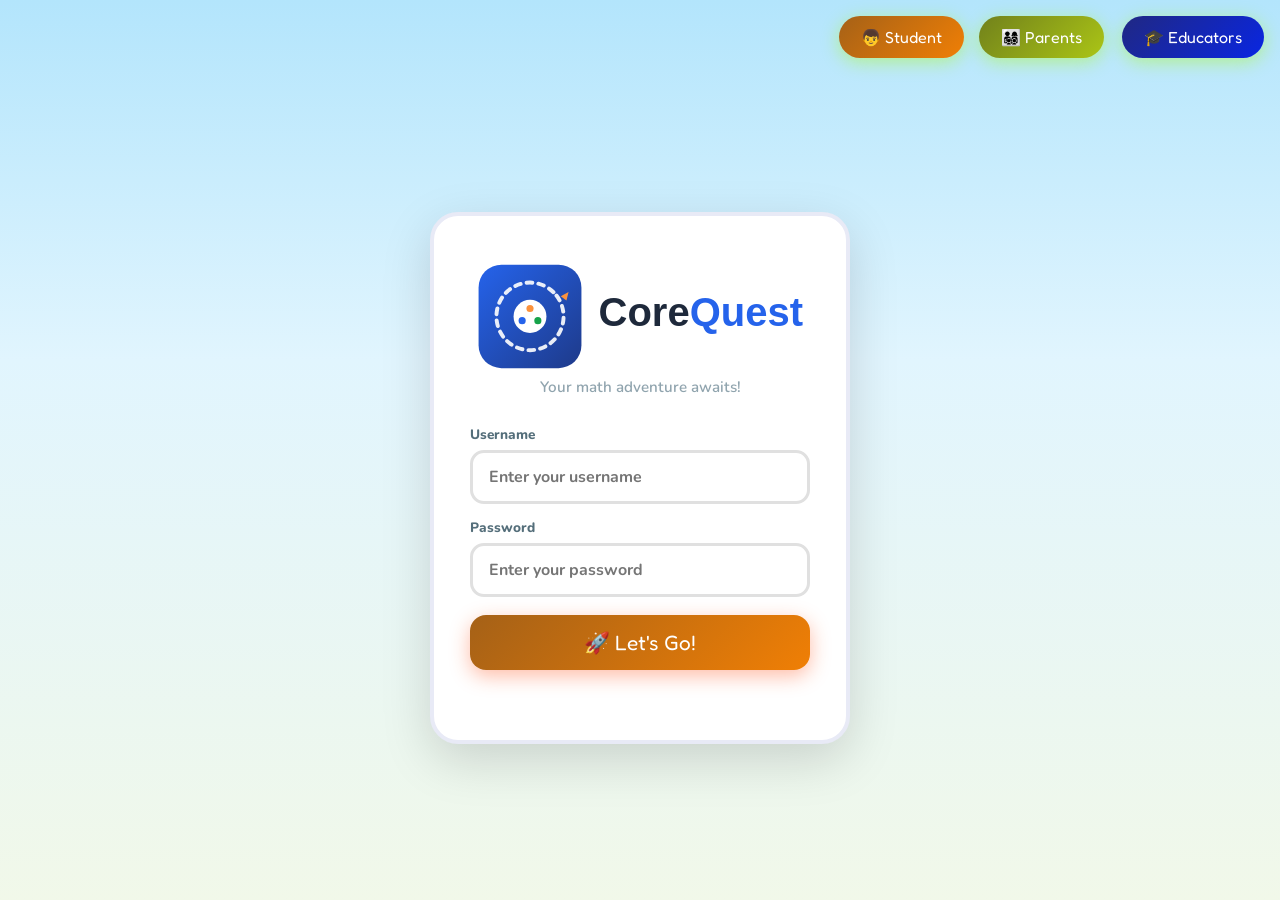
==== arcade.html @ 5c001da5 "feat: add Arcade section with XP integration and gameplay mechanics" ====
<!DOCTYPE html>
<html lang="en">
<head>
<meta charset="UTF-8">
<meta name="viewport" content="width=device-width, initial-scale=1.0">
<title>Star Fuel Arcade</title>
<link rel="preconnect" href="https://fonts.googleapis.com">
<link href="https://fonts.googleapis.com/css2?family=Orbitron:wght@500;700;900&family=Space+Grotesk:wght@400;500;700&display=swap" rel="stylesheet">
<style>
  :root{
    --bg-deep: #0A0E27;
    --bg-panel: #131933;
    --bg-panel-2: #1C2444;
    --nebula: #8B5CF6;
    --magenta: #EC4899;
    --fuel: #FBBF24;
    --fuel-dim: #92650f;
    --text: #E2E8F0;
    --muted: #64748B;
    --danger: #F87171;
  }
  *{box-sizing:border-box;}
  html,body{
    margin:0; padding:0; height:100%;
    background:var(--bg-deep);
    color:var(--text);
    font-family:'Space Grotesk', sans-serif;
    overflow:hidden;
  }
  .stars, .stars2, .stars3{
    position:fixed; inset:0; z-index:0; pointer-events:none;
    background-repeat:repeat;
  }
  .stars{
    background-image: radial-gradient(1px 1px at 20px 30px, #fff, transparent),
                       radial-gradient(1px 1px at 90px 80px, #fff, transparent),
                       radial-gradient(1px 1px at 160px 40px, #fff, transparent),
                       radial-gradient(1px 1px at 220px 110px, #fff, transparent);
    background-size: 240px 160px;
    opacity:0.5;
    animation: drift 60s linear infinite;
  }
  .stars2{
    background-image: radial-gradient(1.5px 1.5px at 50px 60px, var(--fuel), transparent),
                       radial-gradient(1.5px 1.5px at 140px 20px, var(--nebula), transparent),
                       radial-gradient(1.5px 1.5px at 200px 140px, var(--magenta), transparent);
    background-size: 260px 200px;
    opacity:0.35;
    animation: drift 90s linear infinite reverse;
  }
  @keyframes drift{
    from{ background-position: 0 0; }
    to{ background-position: -1000px 500px; }
  }

  #app{
    position:relative; z-index:1;
    height:100%;
    display:flex; align-items:center; justify-content:center;
    padding:20px;
  }

  .panel{
    background: linear-gradient(180deg, var(--bg-panel), var(--bg-panel-2));
    border:1px solid rgba(139,92,246,0.35);
    border-radius:18px;
    box-shadow: 0 0 0 1px rgba(255,255,255,0.02), 0 20px 60px rgba(0,0,0,0.5), 0 0 40px rgba(139,92,246,0.08);
    padding:36px 40px;
    max-width:480px;
    width:100%;
    text-align:center;
  }

  h1.brand{
    font-family:'Orbitron', sans-serif;
    font-weight:900;
    font-size:1.6rem;
    letter-spacing:0.08em;
    margin:0 0 4px 0;
    background: linear-gradient(90deg, var(--fuel), var(--magenta));
    -webkit-background-clip:text;
    background-clip:text;
    color:transparent;
  }
  .tagline{ color:var(--muted); font-size:0.85rem; margin-bottom:28px; letter-spacing:0.03em; }

  .gauge-wrap{ display:flex; flex-direction:column; align-items:center; gap:10px; margin-bottom:22px; }
  .gauge{
    position:relative; width:150px; height:150px;
  }
  .gauge svg{ transform: rotate(-90deg); width:100%; height:100%; }
  .gauge-track{ stroke: rgba(255,255,255,0.08); }
  .gauge-fill{ stroke: var(--fuel); stroke-linecap:round; transition: stroke-dashoffset 0.4s ease; filter: drop-shadow(0 0 6px var(--fuel)); }
  .gauge-center{
    position:absolute; inset:0; display:flex; flex-direction:column; align-items:center; justify-content:center;
  }
  .gauge-xp{ font-family:'Orbitron', sans-serif; font-size:1.5rem; font-weight:700; color:var(--fuel); }
  .gauge-label{ font-size:0.65rem; color:var(--muted); letter-spacing:0.1em; text-transform:uppercase; margin-top:2px; }

  .rate-note{ font-size:0.78rem; color:var(--muted); margin-bottom:22px; line-height:1.5; }
  .rate-note b{ color:var(--text); }

  button.primary{
    font-family:'Space Grotesk', sans-serif;
    font-weight:700;
    font-size:1rem;
    padding:14px 28px;
    border-radius:12px;
    border:none;
    cursor:pointer;
    background: linear-gradient(90deg, var(--nebula), var(--magenta));
    color:white;
    width:100%;
    letter-spacing:0.02em;
    transition: transform 0.15s ease, box-shadow 0.15s ease;
    box-shadow: 0 8px 24px rgba(236,72,153,0.25);
  }
  button.primary:hover{ transform: translateY(-1px); box-shadow: 0 10px 28px rgba(236,72,153,0.35); }
  button.primary:disabled{
    background: var(--bg-panel-2);
    color:var(--muted);
    cursor:not-allowed;
    box-shadow:none;
    transform:none;
  }
  button.secondary{
    font-family:'Space Grotesk', sans-serif;
    font-size:0.85rem;
    padding:10px 18px;
    border-radius:10px;
    border:1px solid rgba(255,255,255,0.15);
    background:transparent;
    color:var(--muted);
    cursor:pointer;
    margin-top:12px;
  }
  button.secondary:hover{ color:var(--text); border-color:rgba(255,255,255,0.3); }

  .locked-msg{
    background: rgba(248,113,113,0.1);
    border:1px solid rgba(248,113,113,0.3);
    color:#FCA5A5;
    font-size:0.82rem;
    padding:10px 14px;
    border-radius:10px;
    margin-bottom:18px;
  }

  /* ---- Game screen ---- */
  #gameScreen{ display:none; }
  .hud{
    display:flex; justify-content:space-between; align-items:center;
    width:100%; max-width:640px; margin: 0 auto 10px auto;
    font-family:'Orbitron', sans-serif; font-size:0.85rem;
    padding:0 4px;
  }
  .hud .fuel-bar-wrap{
    flex:1; margin:0 16px; height:10px; border-radius:6px; background:rgba(255,255,255,0.08); overflow:hidden;
  }
  .hud .fuel-bar{
    height:100%; background: linear-gradient(90deg, var(--fuel), var(--magenta));
    width:100%; transition: width 0.2s linear;
  }
  #canvasWrap{
    position:relative; width:100%; max-width:640px; margin:0 auto;
    border-radius:16px; overflow:hidden; border:1px solid rgba(139,92,246,0.35);
    box-shadow: 0 20px 60px rgba(0,0,0,0.5);
  }
  canvas{ display:block; width:100%; background: radial-gradient(ellipse at 50% 0%, #16204a, #05070f 80%); touch-action:none; }

  .touch-controls{
    display:flex; justify-content:space-between; max-width:640px; margin:14px auto 0 auto; gap:12px;
  }
  .touch-btn{
    flex:1; padding:16px; text-align:center; font-family:'Orbitron'; font-size:1.2rem;
    background: var(--bg-panel-2); border:1px solid rgba(255,255,255,0.1); border-radius:12px;
    color:var(--text); user-select:none; -webkit-user-select:none;
  }
  .touch-btn:active{ background: var(--nebula); }

  #endScreen{
    display:none;
  }
  #endScreen .score-big{
    font-family:'Orbitron', sans-serif; font-size:2.4rem; font-weight:900; color:var(--fuel);
    margin: 10px 0;
  }

  @media (min-width: 700px){
    .touch-controls{ display:none; }
  }
</style>
</head>
<body>

<div class="stars"></div>
<div class="stars2"></div>

<div id="app">

  <!-- GATE SCREEN -->
  <div class="panel" id="gateScreen">
    <a href="math.html" style="display:inline-block; color:var(--muted); font-size:0.8rem; text-decoration:none; margin-bottom:14px;">← Back to CoreQuest</a>
    <h1 class="brand">STAR FUEL ARCADE</h1>
    <div class="tagline">Trade XP for flight time. Dodge asteroids, collect stardust.</div>

    <div class="gauge-wrap">
      <div class="gauge">
        <svg viewBox="0 0 150 150">
          <circle class="gauge-track" cx="75" cy="75" r="64" fill="none" stroke-width="10"/>
          <circle class="gauge-fill" id="gateGaugeFill" cx="75" cy="75" r="64" fill="none" stroke-width="10"
                  stroke-dasharray="402" stroke-dashoffset="402"/>
        </svg>
        <div class="gauge-center">
          <div class="gauge-xp" id="gateXpValue">0</div>
          <div class="gauge-label">XP available</div>
        </div>
      </div>
    </div>

    <div id="lockedMsg" class="locked-msg" style="display:none;">
      You need at least 1000 XP to launch. Keep solving problems to refuel!
    </div>

    <div class="rate-note">Rate: <b>1000 XP = 5 minutes</b> of flight time.<br>Your full balance converts to playtime and is spent when you launch.</div>

    <button class="primary" id="launchBtn">Launch (— min —s)</button>
  </div>

  <!-- GAME SCREEN -->
  <div id="gameScreen" style="width:100%; max-width:640px;">
    <div class="hud">
      <span id="hudTime">05:00</span>
      <div class="fuel-bar-wrap"><div class="fuel-bar" id="fuelBar"></div></div>
      <span id="hudScore">0 ✦</span>
    </div>
    <div id="canvasWrap">
      <canvas id="gameCanvas" width="640" height="420"></canvas>
    </div>
    <div class="touch-controls">
      <div class="touch-btn" id="btnLeft">◀</div>
      <div class="touch-btn" id="btnRight">▶</div>
    </div>
    <div style="text-align:center;">
      <button class="secondary" id="quitBtn">End session</button>
    </div>
  </div>

  <!-- END SCREEN -->
  <div class="panel" id="endScreen">
    <h1 class="brand" id="endTitle">FUEL EMPTY</h1>
    <div class="tagline">Session complete</div>
    <div class="score-big" id="finalScore">0</div>
    <div class="tagline">stardust collected</div>
    <button class="primary" id="backBtn">Back to base</button>
  </div>

</div>

<script>
/* =========================================================================
   XP INTEGRATION LAYER — wired to MathQuest's real storage
   -------------------------------------------------------------------------
   Reads/writes the same "mq_progress_<username>" blob that math.html /
   english.html / science.html already save to localStorage.

   IMPORTANT: this uses a NEW field, `arcadeXP`, as the spendable wallet —
   NOT `playerXP`. That's deliberate: `playerXP` resets every level-up
   (it's progress toward the next level, capped under playerLevel*100), so
   a Level 1 student could never reach 1000 even after weeks of practice.
   `arcadeXP` accumulates every time addXP() runs and only goes down when
   spent here, so it behaves like a real currency while leaving your
   leveling bar completely untouched.

   This means addXP() in math.html / english.html / science.html needs ONE
   extra line so the wallet actually fills up:

     function addXP(amount){
       const old=playerLevel;
       playerXP+=amount;
       arcadeXP=(arcadeXP||0)+amount;   // <-- add this line
       const needed=playerLevel*100;
       ...
     }

   And add `arcadeXP` to the two spots that build/read the save blob:
     save():  const data={totalStars,playerXP,playerLevel,streak,gamesPlayed,topicGames,engTopicGames,engGamesPlayed,arcadeXP};
     load():  arcadeXP = d.arcadeXP || 0;
   ========================================================================= */

  const currentUser = JSON.parse(sessionStorage.getItem('mq_user'));
  if (!currentUser) {
    location.href = 'index.html'; // same guard math.html/english.html use
  }

  function loadProgress() {
    const raw = localStorage.getItem('mq_progress_' + currentUser.username);
    return raw ? JSON.parse(raw) : {
      totalStars: 0, playerXP: 0, playerLevel: 1, streak: 0, gamesPlayed: 0,
      topicGames: {}, engTopicGames: {}, engGamesPlayed: 0, arcadeXP: 0
    };
  }

  function saveProgress(data) {
    localStorage.setItem('mq_progress_' + currentUser.username, JSON.stringify(data));
  }

  async function getStudentXP() {
    const data = loadProgress();
    return data.arcadeXP || 0;
  }

  async function spendStudentXP(amount) {
    const data = loadProgress();
    data.arcadeXP = Math.max(0, (data.arcadeXP || 0) - amount);
    saveProgress(data); // preserves every other field (stars, level, quests, etc.)
    return data.arcadeXP;
  }

/* ========================= GAME CONFIG ========================= */
  const XP_PER_BLOCK = 0;        // XP cost
  const SECONDS_PER_BLOCK = 300;    // 5 minutes per block
  const SEC_PER_XP = SECONDS_PER_BLOCK / XP_PER_BLOCK; // 0.3 sec per XP point

  const gateScreen = document.getElementById('gateScreen');
  const gameScreen = document.getElementById('gameScreen');
  const endScreen  = document.getElementById('endScreen');

  const gateXpValue = document.getElementById('gateXpValue');
  const gateGaugeFill = document.getElementById('gateGaugeFill');
  const lockedMsg = document.getElementById('lockedMsg');
  const launchBtn = document.getElementById('launchBtn');

  const GAUGE_CIRC = 402; // 2 * PI * r(64)

  function formatMinSec(totalSeconds){
    const m = Math.floor(totalSeconds/60);
    const s = Math.floor(totalSeconds%60);
    return `${m}:${s.toString().padStart(2,'0')}`;
  }

  async function refreshGate(){
    const xp = await getStudentXP();
    gateXpValue.textContent = xp;
    const pct = Math.min(1, xp / (XP_PER_BLOCK * 5)); // gauge maxes visually at 5000xp
    gateGaugeFill.setAttribute('stroke-dashoffset', GAUGE_CIRC * (1 - pct));

    if (xp < XP_PER_BLOCK){
      lockedMsg.style.display = 'block';
      launchBtn.disabled = true;
      launchBtn.textContent = 'Need 1000 XP to launch';
    } else {
      lockedMsg.style.display = 'none';
      launchBtn.disabled = false;
      const seconds = Math.floor(xp * SEC_PER_XP);
      launchBtn.textContent = `Launch (${formatMinSec(seconds)} flight time)`;
    }
  }

  launchBtn.addEventListener('click', async () => {
    const xp = await getStudentXP();
    if (xp < XP_PER_BLOCK) return;
    const playSeconds = Math.floor(xp * SEC_PER_XP);
    await spendStudentXP(xp); // spend the FULL balance up front — this is the "consumed" cost of the session
    startGame(playSeconds);
  });

/* ========================= GAME ========================= */
  const canvas = document.getElementById('gameCanvas');
  const ctx = canvas.getContext('2d');
  const hudTime = document.getElementById('hudTime');
  const hudScore = document.getElementById('hudScore');
  const fuelBar = document.getElementById('fuelBar');
  const quitBtn = document.getElementById('quitBtn');
  const btnLeft = document.getElementById('btnLeft');
  const btnRight = document.getElementById('btnRight');

  let raf = null;
  let totalPlaySeconds = 0;
  let remainingMs = 0;
  let lastTs = 0;
  let score = 0;
  let ship, asteroids, stardust, keys;

  function resetGameState(){
    ship = { x: canvas.width/2, y: canvas.height - 40, w: 34, h: 24, speed: 5, vx: 0 };
    asteroids = [];
    stardust = [];
    keys = { left:false, right:false };
    score = 0;
    lastSpawnA = 0;
    lastSpawnS = 0;
    difficultyTimer = 0;
    fallSpeed = 2.2;
  }

  let lastSpawnA = 0, lastSpawnS = 0, difficultyTimer = 0, fallSpeed = 2.2;

  function startGame(playSeconds){
    totalPlaySeconds = playSeconds;
    remainingMs = playSeconds * 1000;
    resetGameState();
    gateScreen.style.display = 'none';
    endScreen.style.display = 'none';
    gameScreen.style.display = 'block';
    fitCanvas(); // container was hidden (width 0) until now, so size it after it's visible
    lastTs = performance.now();
    raf = requestAnimationFrame(loop);
  }

  function endGame(reason){
    cancelAnimationFrame(raf);
    gameScreen.style.display = 'none';
    endScreen.style.display = 'block';
    document.getElementById('endTitle').textContent = reason === 'empty' ? 'FUEL EMPTY' : 'SESSION ENDED';
    document.getElementById('finalScore').textContent = score;
  }

  function loop(ts){
    const dt = ts - lastTs;
    lastTs = ts;
    remainingMs -= dt;
    difficultyTimer += dt;

    if (remainingMs <= 0){
      endGame('empty');
      return;
    }

    update(dt);
    draw();

    hudTime.textContent = formatMinSec(remainingMs/1000);
    hudScore.textContent = score + ' ✦';
    fuelBar.style.width = Math.max(0, (remainingMs / (totalPlaySeconds*1000)) * 100) + '%';

    raf = requestAnimationFrame(loop);
  }

  function update(dt){
    // difficulty ramps slowly over the session
    fallSpeed = 2.2 + Math.min(3, difficultyTimer / 15000);

    // ship movement
    if (keys.left) ship.vx = -ship.speed;
    else if (keys.right) ship.vx = ship.speed;
    else ship.vx = 0;
    ship.x += ship.vx * (dt/16.6);
    ship.x = Math.max(ship.w/2, Math.min(canvas.width - ship.w/2, ship.x));

    // spawn asteroids
    lastSpawnA += dt;
    if (lastSpawnA > 750){
      lastSpawnA = 0;
      asteroids.push({ x: Math.random()*canvas.width, y:-20, r: 14 + Math.random()*14, spin: Math.random()*0.1 });
    }
    // spawn stardust
    lastSpawnS += dt;
    if (lastSpawnS > 1100){
      lastSpawnS = 0;
      stardust.push({ x: Math.random()*canvas.width, y:-10, r:6 });
    }

    // move + collide asteroids
    for (let i = asteroids.length-1; i>=0; i--){
      const a = asteroids[i];
      a.y += fallSpeed * (dt/16.6);
      if (a.y > canvas.height + 30) { asteroids.splice(i,1); continue; }
      if (dist(a.x,a.y, ship.x, ship.y) < a.r + 14){
        asteroids.splice(i,1);
        score = Math.max(0, score - 5);
        flash = 8;
      }
    }
    // move + collide stardust
    for (let i = stardust.length-1; i>=0; i--){
      const s = stardust[i];
      s.y += (fallSpeed*0.9) * (dt/16.6);
      if (s.y > canvas.height + 20) { stardust.splice(i,1); continue; }
      if (dist(s.x,s.y, ship.x, ship.y) < s.r + 14){
        stardust.splice(i,1);
        score += 10;
      }
    }
    if (flash > 0) flash -= 1;
  }

  let flash = 0;
  function dist(x1,y1,x2,y2){ return Math.hypot(x1-x2, y1-y2); }

  function draw(){
    ctx.clearRect(0,0,canvas.width, canvas.height);

    if (flash > 0){
      ctx.fillStyle = `rgba(248,113,113,${flash/24})`;
      ctx.fillRect(0,0,canvas.width, canvas.height);
    }

    // stardust
    ctx.fillStyle = '#FBBF24';
    stardust.forEach(s => {
      ctx.beginPath();
      ctx.arc(s.x, s.y, s.r, 0, Math.PI*2);
      ctx.shadowColor = '#FBBF24';
      ctx.shadowBlur = 10;
      ctx.fill();
    });
    ctx.shadowBlur = 0;

    // asteroids
    ctx.fillStyle = '#5B4636';
    ctx.strokeStyle = '#8B5CF6';
    asteroids.forEach(a => {
      ctx.beginPath();
      ctx.arc(a.x, a.y, a.r, 0, Math.PI*2);
      ctx.fill();
      ctx.lineWidth = 1.5;
      ctx.stroke();
    });

    // ship
    ctx.save();
    ctx.translate(ship.x, ship.y);
    ctx.fillStyle = '#EC4899';
    ctx.beginPath();
    ctx.moveTo(0, -ship.h/2);
    ctx.lineTo(ship.w/2, ship.h/2);
    ctx.lineTo(-ship.w/2, ship.h/2);
    ctx.closePath();
    ctx.shadowColor = '#EC4899';
    ctx.shadowBlur = 12;
    ctx.fill();
    ctx.restore();
    ctx.shadowBlur = 0;
  }

  // controls
  window.addEventListener('keydown', e => {
    if (e.key === 'ArrowLeft' || e.key === 'a') keys.left = true;
    if (e.key === 'ArrowRight' || e.key === 'd') keys.right = true;
  });
  window.addEventListener('keyup', e => {
    if (e.key === 'ArrowLeft' || e.key === 'a') keys.left = false;
    if (e.key === 'ArrowRight' || e.key === 'd') keys.right = false;
  });
  function bindTouch(el, dir){
    const set = v => e => { e.preventDefault(); keys[dir] = v; };
    el.addEventListener('touchstart', set(true));
    el.addEventListener('touchend', set(false));
    el.addEventListener('mousedown', set(true));
    el.addEventListener('mouseup', set(false));
    el.addEventListener('mouseleave', set(false));
  }
  bindTouch(btnLeft, 'left');
  bindTouch(btnRight, 'right');

  quitBtn.addEventListener('click', () => endGame('quit'));
  document.getElementById('backBtn').addEventListener('click', async () => {
    endScreen.style.display = 'none';
    gateScreen.style.display = 'block';
    await refreshGate();
  });

  // responsive canvas
  function fitCanvas(){
    const wrap = document.getElementById('canvasWrap');
    const w = wrap.clientWidth;
    canvas.style.height = (w * (420/640)) + 'px';
  }
  window.addEventListener('resize', fitCanvas);
  fitCanvas();

  refreshGate();
</script>

</body>
</html>
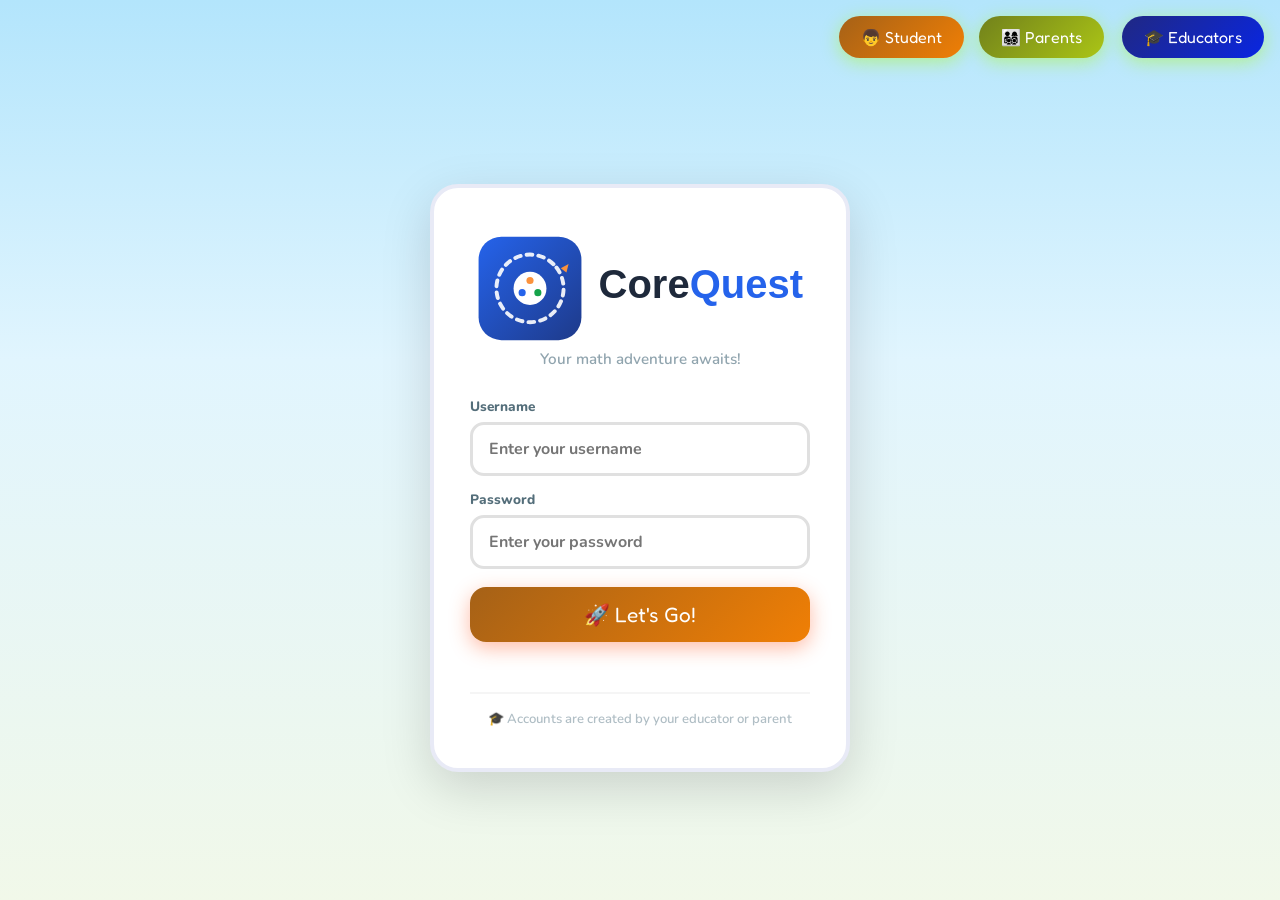
==== commit 906fad8b: "feat: add game picker and multiple game options to Arcade section" ====
--- a/arcade.html
+++ b/arcade.html
@@ -21,11 +21,10 @@
   }
   *{box-sizing:border-box;}
   html,body{
-    margin:0; padding:0; height:100%;
+    margin:0; padding:0; min-height:100%;
     background:var(--bg-deep);
     color:var(--text);
     font-family:'Space Grotesk', sans-serif;
-    overflow:hidden;
   }
   .stars, .stars2, .stars3{
     position:fixed; inset:0; z-index:0; pointer-events:none;
@@ -55,7 +54,7 @@
 
   #app{
     position:relative; z-index:1;
-    height:100%;
+    min-height:100vh;
     display:flex; align-items:center; justify-content:center;
     padding:20px;
   }
@@ -70,6 +69,7 @@
     width:100%;
     text-align:center;
   }
+  .panel.wide{ max-width:720px; }
 
   h1.brand{
     font-family:'Orbitron', sans-serif;
@@ -146,6 +146,38 @@
     margin-bottom:18px;
   }
 
+  /* ---- Game picker ---- */
+  #pickerScreen{ display:none; }
+  .game-grid{
+    display:grid;
+    grid-template-columns: repeat(auto-fit, minmax(150px, 1fr));
+    gap:14px;
+    margin: 20px 0 8px 0;
+  }
+  .game-card{
+    background: var(--bg-panel-2);
+    border:2px solid rgba(255,255,255,0.08);
+    border-radius:14px;
+    padding:18px 14px;
+    cursor:pointer;
+    transition: all 0.18s ease;
+    text-align:center;
+  }
+  .game-card:hover{
+    transform: translateY(-3px);
+    border-color: var(--nebula);
+    box-shadow: 0 10px 24px rgba(139,92,246,0.25);
+  }
+  .game-card.selected{
+    border-color: var(--fuel);
+    box-shadow: 0 0 0 2px rgba(251,191,36,0.3), 0 10px 24px rgba(251,191,36,0.2);
+  }
+  .game-card .icon{ font-size:2.2rem; display:block; margin-bottom:8px; }
+  .game-card .gname{ font-family:'Orbitron', sans-serif; font-size:0.85rem; font-weight:700; color:var(--text); margin-bottom:4px; }
+  .game-card .gdesc{ font-size:0.7rem; color:var(--muted); line-height:1.4; }
+  .back-link{ display:inline-block; color:var(--muted); font-size:0.8rem; text-decoration:none; margin-bottom:14px; cursor:pointer; }
+  .back-link:hover{ color:var(--text); }
+
   /* ---- Game screen ---- */
   #gameScreen{ display:none; }
   .hud{
@@ -187,7 +219,7 @@
   }
 
   @media (min-width: 700px){
-    .touch-controls{ display:none; }
+    .touch-controls.hide-desktop{ display:none; }
   }
 </style>
 </head>
@@ -202,7 +234,7 @@
   <div class="panel" id="gateScreen">
     <a href="math.html" style="display:inline-block; color:var(--muted); font-size:0.8rem; text-decoration:none; margin-bottom:14px;">← Back to CoreQuest</a>
     <h1 class="brand">STAR FUEL ARCADE</h1>
-    <div class="tagline">Trade XP for flight time. Dodge asteroids, collect stardust.</div>
+    <div class="tagline">Trade XP for flight time. Pick a game, dodge, catch, and collect.</div>
 
     <div class="gauge-wrap">
       <div class="gauge">
@@ -224,7 +256,16 @@
 
     <div class="rate-note">Rate: <b>1000 XP = 5 minutes</b> of flight time.<br>Your full balance converts to playtime and is spent when you launch.</div>
 
-    <button class="primary" id="launchBtn">Launch (— min —s)</button>
+    <button class="primary" id="launchBtn">Choose a game (— min —s)</button>
+  </div>
+
+  <!-- GAME PICKER SCREEN -->
+  <div class="panel wide" id="pickerScreen">
+    <span class="back-link" id="pickerBackLink">← Back</span>
+    <h1 class="brand">CHOOSE YOUR GAME</h1>
+    <div class="tagline">You've got <b id="pickerSeconds" style="color:var(--fuel)">0:00</b> of flight time queued up</div>
+    <div class="game-grid" id="gameGrid"></div>
+    <button class="primary" id="confirmLaunchBtn" style="margin-top:18px;" disabled>Pick a game first</button>
   </div>
 
   <!-- GAME SCREEN -->
@@ -237,7 +278,7 @@
     <div id="canvasWrap">
       <canvas id="gameCanvas" width="640" height="420"></canvas>
     </div>
-    <div class="touch-controls">
+    <div class="touch-controls hide-desktop" id="touchControls">
       <div class="touch-btn" id="btnLeft">◀</div>
       <div class="touch-btn" id="btnRight">▶</div>
     </div>
@@ -252,7 +293,8 @@
     <div class="tagline">Session complete</div>
     <div class="score-big" id="finalScore">0</div>
     <div class="tagline">stardust collected</div>
-    <button class="primary" id="backBtn">Back to base</button>
+    <button class="primary" id="playAgainBtn" style="margin-bottom:10px;">Pick another game</button>
+    <button class="secondary" id="backBtn">Back to base</button>
   </div>
 
 </div>
@@ -317,12 +359,13 @@
     return data.arcadeXP;
   }
 
-/* ========================= GAME CONFIG ========================= */
-  const XP_PER_BLOCK = 0;        // XP cost
-  const SECONDS_PER_BLOCK = 300;    // 5 minutes per block
+/* ========================= GATE CONFIG ========================= */
+  const XP_PER_BLOCK = 1000;        // XP threshold to unlock launch
+  const SECONDS_PER_BLOCK = 300;    // 5 minutes per 1000 XP
   const SEC_PER_XP = SECONDS_PER_BLOCK / XP_PER_BLOCK; // 0.3 sec per XP point
 
   const gateScreen = document.getElementById('gateScreen');
+  const pickerScreen = document.getElementById('pickerScreen');
   const gameScreen = document.getElementById('gameScreen');
   const endScreen  = document.getElementById('endScreen');
 
@@ -338,6 +381,8 @@
     const s = Math.floor(totalSeconds%60);
     return `${m}:${s.toString().padStart(2,'0')}`;
   }
+
+  let queuedPlaySeconds = 0;
 
   async function refreshGate(){
     const xp = await getStudentXP();
@@ -353,19 +398,76 @@
       lockedMsg.style.display = 'none';
       launchBtn.disabled = false;
       const seconds = Math.floor(xp * SEC_PER_XP);
-      launchBtn.textContent = `Launch (${formatMinSec(seconds)} flight time)`;
+      launchBtn.textContent = `Choose a game (${formatMinSec(seconds)} flight time)`;
     }
   }
 
   launchBtn.addEventListener('click', async () => {
     const xp = await getStudentXP();
     if (xp < XP_PER_BLOCK) return;
-    const playSeconds = Math.floor(xp * SEC_PER_XP);
+    queuedPlaySeconds = Math.floor(xp * SEC_PER_XP);
+    openPicker();
+  });
+
+/* ========================= GAME PICKER ========================= */
+  const GAMES = [
+    { id:'dodge',  icon:'🚀', name:'Asteroid Dodge',  desc:'Weave past asteroids, scoop up stardust.' },
+    { id:'catch',  icon:'⭐', name:'Star Catcher',    desc:'Slide the collector to grab falling stars.' },
+    { id:'slalom', icon:'☄️', name:'Comet Slalom',    desc:'Thread the gaps between racing comets.' },
+    { id:'runner', icon:'🌌', name:'Nebula Runner',   desc:'Jump over hazards in an endless runner.' },
+  ];
+
+  let selectedGame = null;
+  const gameGrid = document.getElementById('gameGrid');
+  const confirmLaunchBtn = document.getElementById('confirmLaunchBtn');
+  const pickerSeconds = document.getElementById('pickerSeconds');
+
+  function renderGameGrid(){
+    gameGrid.innerHTML = '';
+    GAMES.forEach(g => {
+      const card = document.createElement('div');
+      card.className = 'game-card' + (selectedGame === g.id ? ' selected' : '');
+      card.innerHTML = `<span class="icon">${g.icon}</span><div class="gname">${g.name}</div><div class="gdesc">${g.desc}</div>`;
+      card.addEventListener('click', () => {
+        selectedGame = g.id;
+        renderGameGrid();
+        confirmLaunchBtn.disabled = false;
+        confirmLaunchBtn.textContent = `Launch: ${g.name}`;
+      });
+      gameGrid.appendChild(card);
+    });
+  }
+
+  function openPicker(){
+    selectedGame = null;
+    renderGameGrid();
+    confirmLaunchBtn.disabled = true;
+    confirmLaunchBtn.textContent = 'Pick a game first';
+    pickerSeconds.textContent = formatMinSec(queuedPlaySeconds);
+    gateScreen.style.display = 'none';
+    pickerScreen.style.display = 'block';
+  }
+
+  document.getElementById('pickerBackLink').addEventListener('click', () => {
+    pickerScreen.style.display = 'none';
+    gateScreen.style.display = 'block';
+    refreshGate();
+  });
+
+  confirmLaunchBtn.addEventListener('click', async () => {
+    if (!selectedGame) return;
+    const xp = await getStudentXP();
     await spendStudentXP(xp); // spend the FULL balance up front — this is the "consumed" cost of the session
-    startGame(playSeconds);
+    pickerScreen.style.display = 'none';
+    startGame(queuedPlaySeconds, selectedGame);
   });
 
-/* ========================= GAME ========================= */
+  document.getElementById('playAgainBtn').addEventListener('click', () => {
+    endScreen.style.display = 'none';
+    openPicker();
+  });
+
+/* ========================= SHARED GAME SCAFFOLD ========================= */
   const canvas = document.getElementById('gameCanvas');
   const ctx = canvas.getContext('2d');
   const hudTime = document.getElementById('hudTime');
@@ -374,35 +476,37 @@
   const quitBtn = document.getElementById('quitBtn');
   const btnLeft = document.getElementById('btnLeft');
   const btnRight = document.getElementById('btnRight');
+  const touchControls = document.getElementById('touchControls');
 
   let raf = null;
   let totalPlaySeconds = 0;
   let remainingMs = 0;
   let lastTs = 0;
   let score = 0;
-  let ship, asteroids, stardust, keys;
-
-  function resetGameState(){
-    ship = { x: canvas.width/2, y: canvas.height - 40, w: 34, h: 24, speed: 5, vx: 0 };
-    asteroids = [];
-    stardust = [];
-    keys = { left:false, right:false };
-    score = 0;
-    lastSpawnA = 0;
-    lastSpawnS = 0;
-    difficultyTimer = 0;
-    fallSpeed = 2.2;
-  }
-
-  let lastSpawnA = 0, lastSpawnS = 0, difficultyTimer = 0, fallSpeed = 2.2;
-
-  function startGame(playSeconds){
+  let keys = { left:false, right:false, up:false };
+  let currentGameId = 'dodge';
+  let gameUpdate = null; // per-game update(dt) fn
+  let gameDraw = null;   // per-game draw() fn
+  let gameReset = null;  // per-game reset() fn
+
+  function startGame(playSeconds, gameId){
+    currentGameId = gameId;
     totalPlaySeconds = playSeconds;
     remainingMs = playSeconds * 1000;
-    resetGameState();
+    score = 0;
+    keys = { left:false, right:false, up:false };
+
+    const g = GAME_IMPLS[gameId];
+    gameReset = g.reset;
+    gameUpdate = g.update;
+    gameDraw = g.draw;
+    gameReset();
+
     gateScreen.style.display = 'none';
+    pickerScreen.style.display = 'none';
     endScreen.style.display = 'none';
     gameScreen.style.display = 'block';
+    touchControls.style.display = g.usesTouch === false ? 'none' : '';
     fitCanvas(); // container was hidden (width 0) until now, so size it after it's visible
     lastTs = performance.now();
     raf = requestAnimationFrame(loop);
@@ -420,15 +524,15 @@
     const dt = ts - lastTs;
     lastTs = ts;
     remainingMs -= dt;
-    difficultyTimer += dt;
 
     if (remainingMs <= 0){
       endGame('empty');
       return;
     }
 
-    update(dt);
-    draw();
+    gameUpdate(dt);
+    ctx.clearRect(0,0,canvas.width, canvas.height);
+    gameDraw();
 
     hudTime.textContent = formatMinSec(remainingMs/1000);
     hudScore.textContent = score + ' ✦';
@@ -437,111 +541,18 @@
     raf = requestAnimationFrame(loop);
   }
 
-  function update(dt){
-    // difficulty ramps slowly over the session
-    fallSpeed = 2.2 + Math.min(3, difficultyTimer / 15000);
-
-    // ship movement
-    if (keys.left) ship.vx = -ship.speed;
-    else if (keys.right) ship.vx = ship.speed;
-    else ship.vx = 0;
-    ship.x += ship.vx * (dt/16.6);
-    ship.x = Math.max(ship.w/2, Math.min(canvas.width - ship.w/2, ship.x));
-
-    // spawn asteroids
-    lastSpawnA += dt;
-    if (lastSpawnA > 750){
-      lastSpawnA = 0;
-      asteroids.push({ x: Math.random()*canvas.width, y:-20, r: 14 + Math.random()*14, spin: Math.random()*0.1 });
-    }
-    // spawn stardust
-    lastSpawnS += dt;
-    if (lastSpawnS > 1100){
-      lastSpawnS = 0;
-      stardust.push({ x: Math.random()*canvas.width, y:-10, r:6 });
-    }
-
-    // move + collide asteroids
-    for (let i = asteroids.length-1; i>=0; i--){
-      const a = asteroids[i];
-      a.y += fallSpeed * (dt/16.6);
-      if (a.y > canvas.height + 30) { asteroids.splice(i,1); continue; }
-      if (dist(a.x,a.y, ship.x, ship.y) < a.r + 14){
-        asteroids.splice(i,1);
-        score = Math.max(0, score - 5);
-        flash = 8;
-      }
-    }
-    // move + collide stardust
-    for (let i = stardust.length-1; i>=0; i--){
-      const s = stardust[i];
-      s.y += (fallSpeed*0.9) * (dt/16.6);
-      if (s.y > canvas.height + 20) { stardust.splice(i,1); continue; }
-      if (dist(s.x,s.y, ship.x, ship.y) < s.r + 14){
-        stardust.splice(i,1);
-        score += 10;
-      }
-    }
-    if (flash > 0) flash -= 1;
-  }
-
-  let flash = 0;
   function dist(x1,y1,x2,y2){ return Math.hypot(x1-x2, y1-y2); }
-
-  function draw(){
-    ctx.clearRect(0,0,canvas.width, canvas.height);
-
-    if (flash > 0){
-      ctx.fillStyle = `rgba(248,113,113,${flash/24})`;
-      ctx.fillRect(0,0,canvas.width, canvas.height);
-    }
-
-    // stardust
-    ctx.fillStyle = '#FBBF24';
-    stardust.forEach(s => {
-      ctx.beginPath();
-      ctx.arc(s.x, s.y, s.r, 0, Math.PI*2);
-      ctx.shadowColor = '#FBBF24';
-      ctx.shadowBlur = 10;
-      ctx.fill();
-    });
-    ctx.shadowBlur = 0;
-
-    // asteroids
-    ctx.fillStyle = '#5B4636';
-    ctx.strokeStyle = '#8B5CF6';
-    asteroids.forEach(a => {
-      ctx.beginPath();
-      ctx.arc(a.x, a.y, a.r, 0, Math.PI*2);
-      ctx.fill();
-      ctx.lineWidth = 1.5;
-      ctx.stroke();
-    });
-
-    // ship
-    ctx.save();
-    ctx.translate(ship.x, ship.y);
-    ctx.fillStyle = '#EC4899';
-    ctx.beginPath();
-    ctx.moveTo(0, -ship.h/2);
-    ctx.lineTo(ship.w/2, ship.h/2);
-    ctx.lineTo(-ship.w/2, ship.h/2);
-    ctx.closePath();
-    ctx.shadowColor = '#EC4899';
-    ctx.shadowBlur = 12;
-    ctx.fill();
-    ctx.restore();
-    ctx.shadowBlur = 0;
-  }
 
   // controls
   window.addEventListener('keydown', e => {
     if (e.key === 'ArrowLeft' || e.key === 'a') keys.left = true;
     if (e.key === 'ArrowRight' || e.key === 'd') keys.right = true;
+    if (e.key === 'ArrowUp' || e.key === 'w' || e.key === ' ') keys.up = true;
   });
   window.addEventListener('keyup', e => {
     if (e.key === 'ArrowLeft' || e.key === 'a') keys.left = false;
     if (e.key === 'ArrowRight' || e.key === 'd') keys.right = false;
+    if (e.key === 'ArrowUp' || e.key === 'w' || e.key === ' ') keys.up = false;
   });
   function bindTouch(el, dir){
     const set = v => e => { e.preventDefault(); keys[dir] = v; };
@@ -570,6 +581,365 @@
   window.addEventListener('resize', fitCanvas);
   fitCanvas();
 
+/* ========================= GAME 1: ASTEROID DODGE ========================= */
+  let dodgeState = {};
+  const DodgeGame = {
+    usesTouch: true,
+    reset(){
+      dodgeState = {
+        ship: { x: canvas.width/2, y: canvas.height - 40, w: 34, h: 24, speed: 5, vx: 0 },
+        asteroids: [], stardust: [],
+        lastSpawnA: 0, lastSpawnS: 0, difficultyTimer: 0, fallSpeed: 2.2, flash: 0
+      };
+    },
+    update(dt){
+      const st = dodgeState;
+      st.difficultyTimer += dt;
+      st.fallSpeed = 2.2 + Math.min(3, st.difficultyTimer / 15000);
+
+      if (keys.left) st.ship.vx = -st.ship.speed;
+      else if (keys.right) st.ship.vx = st.ship.speed;
+      else st.ship.vx = 0;
+      st.ship.x += st.ship.vx * (dt/16.6);
+      st.ship.x = Math.max(st.ship.w/2, Math.min(canvas.width - st.ship.w/2, st.ship.x));
+
+      st.lastSpawnA += dt;
+      if (st.lastSpawnA > 750){
+        st.lastSpawnA = 0;
+        st.asteroids.push({ x: Math.random()*canvas.width, y:-20, r: 14 + Math.random()*14 });
+      }
+      st.lastSpawnS += dt;
+      if (st.lastSpawnS > 1100){
+        st.lastSpawnS = 0;
+        st.stardust.push({ x: Math.random()*canvas.width, y:-10, r:6 });
+      }
+
+      for (let i = st.asteroids.length-1; i>=0; i--){
+        const a = st.asteroids[i];
+        a.y += st.fallSpeed * (dt/16.6);
+        if (a.y > canvas.height + 30) { st.asteroids.splice(i,1); continue; }
+        if (dist(a.x,a.y, st.ship.x, st.ship.y) < a.r + 14){
+          st.asteroids.splice(i,1);
+          score = Math.max(0, score - 5);
+          st.flash = 8;
+        }
+      }
+      for (let i = st.stardust.length-1; i>=0; i--){
+        const s = st.stardust[i];
+        s.y += (st.fallSpeed*0.9) * (dt/16.6);
+        if (s.y > canvas.height + 20) { st.stardust.splice(i,1); continue; }
+        if (dist(s.x,s.y, st.ship.x, st.ship.y) < s.r + 14){
+          st.stardust.splice(i,1);
+          score += 10;
+        }
+      }
+      if (st.flash > 0) st.flash -= 1;
+    },
+    draw(){
+      const st = dodgeState;
+      if (st.flash > 0){
+        ctx.fillStyle = `rgba(248,113,113,${st.flash/24})`;
+        ctx.fillRect(0,0,canvas.width, canvas.height);
+      }
+      ctx.fillStyle = '#FBBF24';
+      st.stardust.forEach(s => {
+        ctx.beginPath(); ctx.arc(s.x, s.y, s.r, 0, Math.PI*2);
+        ctx.shadowColor = '#FBBF24'; ctx.shadowBlur = 10; ctx.fill();
+      });
+      ctx.shadowBlur = 0;
+      ctx.fillStyle = '#5B4636'; ctx.strokeStyle = '#8B5CF6';
+      st.asteroids.forEach(a => {
+        ctx.beginPath(); ctx.arc(a.x, a.y, a.r, 0, Math.PI*2); ctx.fill();
+        ctx.lineWidth = 1.5; ctx.stroke();
+      });
+      ctx.save();
+      ctx.translate(st.ship.x, st.ship.y);
+      ctx.fillStyle = '#EC4899';
+      ctx.beginPath();
+      ctx.moveTo(0, -st.ship.h/2);
+      ctx.lineTo(st.ship.w/2, st.ship.h/2);
+      ctx.lineTo(-st.ship.w/2, st.ship.h/2);
+      ctx.closePath();
+      ctx.shadowColor = '#EC4899'; ctx.shadowBlur = 12; ctx.fill();
+      ctx.restore(); ctx.shadowBlur = 0;
+    }
+  };
+
+/* ========================= GAME 2: STAR CATCHER ========================= */
+  let catchState = {};
+  const CatchGame = {
+    usesTouch: true,
+    reset(){
+      catchState = {
+        basket: { x: canvas.width/2, w: 70, h: 16, speed: 6, vx: 0 },
+        stars: [], bombs: [],
+        lastSpawnStar: 0, lastSpawnBomb: 0, difficultyTimer: 0, fallSpeed: 2.4, flash: 0
+      };
+    },
+    update(dt){
+      const st = catchState;
+      st.difficultyTimer += dt;
+      st.fallSpeed = 2.4 + Math.min(3.5, st.difficultyTimer / 14000);
+
+      if (keys.left) st.basket.vx = -st.basket.speed;
+      else if (keys.right) st.basket.vx = st.basket.speed;
+      else st.basket.vx = 0;
+      st.basket.x += st.basket.vx * (dt/16.6);
+      st.basket.x = Math.max(st.basket.w/2, Math.min(canvas.width - st.basket.w/2, st.basket.x));
+
+      st.lastSpawnStar += dt;
+      if (st.lastSpawnStar > 650){
+        st.lastSpawnStar = 0;
+        st.stars.push({ x: Math.random()*canvas.width, y:-10, r:9 });
+      }
+      st.lastSpawnBomb += dt;
+      if (st.lastSpawnBomb > 1800){
+        st.lastSpawnBomb = 0;
+        st.bombs.push({ x: Math.random()*canvas.width, y:-14, r:11 });
+      }
+
+      const basketY = canvas.height - 30;
+      for (let i = st.stars.length-1; i>=0; i--){
+        const s = st.stars[i];
+        s.y += st.fallSpeed * (dt/16.6);
+        if (s.y > canvas.height + 20) { st.stars.splice(i,1); continue; }
+        if (Math.abs(s.y - basketY) < 16 && Math.abs(s.x - st.basket.x) < st.basket.w/2 + s.r){
+          st.stars.splice(i,1);
+          score += 8;
+        }
+      }
+      for (let i = st.bombs.length-1; i>=0; i--){
+        const b = st.bombs[i];
+        b.y += st.fallSpeed * (dt/16.6);
+        if (b.y > canvas.height + 20) { st.bombs.splice(i,1); continue; }
+        if (Math.abs(b.y - basketY) < 16 && Math.abs(b.x - st.basket.x) < st.basket.w/2 + b.r){
+          st.bombs.splice(i,1);
+          score = Math.max(0, score - 15);
+          st.flash = 8;
+        }
+      }
+      if (st.flash > 0) st.flash -= 1;
+    },
+    draw(){
+      const st = catchState;
+      if (st.flash > 0){
+        ctx.fillStyle = `rgba(248,113,113,${st.flash/24})`;
+        ctx.fillRect(0,0,canvas.width, canvas.height);
+      }
+      ctx.fillStyle = '#FBBF24';
+      st.stars.forEach(s => {
+        drawStar(s.x, s.y, s.r);
+      });
+      ctx.fillStyle = '#F87171';
+      st.bombs.forEach(b => {
+        ctx.beginPath(); ctx.arc(b.x, b.y, b.r, 0, Math.PI*2);
+        ctx.shadowColor = '#F87171'; ctx.shadowBlur = 10; ctx.fill();
+      });
+      ctx.shadowBlur = 0;
+      const basketY = canvas.height - 30;
+      ctx.fillStyle = '#8B5CF6';
+      ctx.beginPath();
+      ctx.roundRect(st.basket.x - st.basket.w/2, basketY - st.basket.h/2, st.basket.w, st.basket.h, 8);
+      ctx.shadowColor = '#8B5CF6'; ctx.shadowBlur = 12; ctx.fill();
+      ctx.shadowBlur = 0;
+    }
+  };
+  function drawStar(cx, cy, r){
+    ctx.save();
+    ctx.translate(cx, cy);
+    ctx.beginPath();
+    for (let i=0; i<5; i++){
+      ctx.lineTo(Math.cos((18+i*72)*Math.PI/180)*r, -Math.sin((18+i*72)*Math.PI/180)*r);
+      ctx.lineTo(Math.cos((54+i*72)*Math.PI/180)*r*0.45, -Math.sin((54+i*72)*Math.PI/180)*r*0.45);
+    }
+    ctx.closePath();
+    ctx.shadowColor = '#FBBF24'; ctx.shadowBlur = 10;
+    ctx.fill();
+    ctx.restore();
+  }
+
+/* ========================= GAME 3: COMET SLALOM ========================= */
+  let slalomState = {};
+  const SlalomGame = {
+    usesTouch: true,
+    reset(){
+      slalomState = {
+        ship: { x: canvas.width/2, y: canvas.height - 50, w: 30, h: 22, speed: 6, vx: 0 },
+        gates: [], // {y, gapX, gapW}
+        lastSpawnGate: 0, difficultyTimer: 0, fallSpeed: 2.6, flash: 0, distance: 0
+      };
+    },
+    update(dt){
+      const st = slalomState;
+      st.difficultyTimer += dt;
+      st.fallSpeed = 2.6 + Math.min(4, st.difficultyTimer / 13000);
+      st.distance += st.fallSpeed * (dt/16.6);
+
+      if (keys.left) st.ship.vx = -st.ship.speed;
+      else if (keys.right) st.ship.vx = st.ship.speed;
+      else st.ship.vx = 0;
+      st.ship.x += st.ship.vx * (dt/16.6);
+      st.ship.x = Math.max(st.ship.w/2, Math.min(canvas.width - st.ship.w/2, st.ship.x));
+
+      st.lastSpawnGate += dt;
+      const spawnInterval = Math.max(700, 1300 - st.difficultyTimer/40);
+      if (st.lastSpawnGate > spawnInterval){
+        st.lastSpawnGate = 0;
+        const gapW = Math.max(90, 170 - st.difficultyTimer/300);
+        const gapX = gapW/2 + Math.random()*(canvas.width - gapW);
+        st.gates.push({ y:-20, gapX, gapW, scored:false });
+      }
+
+      const shipY = st.ship.y;
+      for (let i = st.gates.length-1; i>=0; i--){
+        const g = st.gates[i];
+        g.y += st.fallSpeed * (dt/16.6);
+        if (g.y > canvas.height + 20) { st.gates.splice(i,1); continue; }
+        if (!g.scored && g.y > shipY - 8 && g.y < shipY + 8){
+          g.scored = true;
+          const inGap = st.ship.x > g.gapX - g.gapW/2 + st.ship.w/2 && st.ship.x < g.gapX + g.gapW/2 - st.ship.w/2;
+          if (inGap){ score += 15; }
+          else { score = Math.max(0, score - 10); st.flash = 8; }
+        }
+      }
+      if (st.flash > 0) st.flash -= 1;
+    },
+    draw(){
+      const st = slalomState;
+      if (st.flash > 0){
+        ctx.fillStyle = `rgba(248,113,113,${st.flash/24})`;
+        ctx.fillRect(0,0,canvas.width, canvas.height);
+      }
+      ctx.fillStyle = '#5B4636';
+      st.gates.forEach(g => {
+        const leftW = g.gapX - g.gapW/2;
+        const rightX = g.gapX + g.gapW/2;
+        const rightW = canvas.width - rightX;
+        ctx.fillRect(0, g.y-9, leftW, 18);
+        ctx.fillRect(rightX, g.y-9, rightW, 18);
+      });
+      ctx.save();
+      ctx.translate(st.ship.x, st.ship.y);
+      ctx.fillStyle = '#EC4899';
+      ctx.beginPath();
+      ctx.moveTo(0, -st.ship.h/2);
+      ctx.lineTo(st.ship.w/2, st.ship.h/2);
+      ctx.lineTo(-st.ship.w/2, st.ship.h/2);
+      ctx.closePath();
+      ctx.shadowColor = '#EC4899'; ctx.shadowBlur = 12; ctx.fill();
+      ctx.restore(); ctx.shadowBlur = 0;
+    }
+  };
+
+/* ========================= GAME 4: NEBULA RUNNER ========================= */
+  let runnerState = {};
+  const RunnerGame = {
+    usesTouch: false, // jump-based, works with tap/space too but no L/R needed
+    reset(){
+      runnerState = {
+        player: { x: 90, y: canvas.height - 60, w: 26, h: 26, vy: 0, onGround: true },
+        obstacles: [], orbs: [],
+        groundY: canvas.height - 34,
+        lastSpawnObs: 0, lastSpawnOrb: 0, difficultyTimer: 0, speed: 4.5, flash: 0
+      };
+    },
+    update(dt){
+      const st = runnerState;
+      st.difficultyTimer += dt;
+      st.speed = 4.5 + Math.min(4, st.difficultyTimer / 12000);
+
+      const gravity = 0.9;
+      if (keys.up && st.player.onGround){
+        st.player.vy = -13;
+        st.player.onGround = false;
+      }
+      st.player.vy += gravity * (dt/16.6);
+      st.player.y += st.player.vy * (dt/16.6);
+      if (st.player.y >= st.groundY - st.player.h/2){
+        st.player.y = st.groundY - st.player.h/2;
+        st.player.vy = 0;
+        st.player.onGround = true;
+      }
+
+      st.lastSpawnObs += dt;
+      const obsInterval = Math.max(700, 1400 - st.difficultyTimer/30);
+      if (st.lastSpawnObs > obsInterval){
+        st.lastSpawnObs = 0;
+        st.obstacles.push({ x: canvas.width + 20, y: st.groundY, w: 20, h: 26 + Math.random()*16 });
+      }
+      st.lastSpawnOrb += dt;
+      if (st.lastSpawnOrb > 1500){
+        st.lastSpawnOrb = 0;
+        st.orbs.push({ x: canvas.width + 20, y: st.groundY - 70 - Math.random()*40, r:8 });
+      }
+
+      for (let i = st.obstacles.length-1; i>=0; i--){
+        const o = st.obstacles[i];
+        o.x -= st.speed * (dt/16.6);
+        if (o.x < -30) { st.obstacles.splice(i,1); score += 3; continue; }
+        const px = st.player.x, py = st.player.y, pw = st.player.w, ph = st.player.h;
+        if (px + pw/2 > o.x - o.w/2 && px - pw/2 < o.x + o.w/2 &&
+            py + ph/2 > o.y - o.h && py - ph/2 < o.y){
+          st.obstacles.splice(i,1);
+          score = Math.max(0, score - 12);
+          st.flash = 8;
+        }
+      }
+      for (let i = st.orbs.length-1; i>=0; i--){
+        const orb = st.orbs[i];
+        orb.x -= st.speed * (dt/16.6);
+        if (orb.x < -20) { st.orbs.splice(i,1); continue; }
+        if (dist(orb.x, orb.y, st.player.x, st.player.y) < orb.r + 13){
+          st.orbs.splice(i,1);
+          score += 10;
+        }
+      }
+      if (st.flash > 0) st.flash -= 1;
+    },
+    draw(){
+      const st = runnerState;
+      if (st.flash > 0){
+        ctx.fillStyle = `rgba(248,113,113,${st.flash/24})`;
+        ctx.fillRect(0,0,canvas.width, canvas.height);
+      }
+      ctx.strokeStyle = 'rgba(139,92,246,0.4)';
+      ctx.lineWidth = 2;
+      ctx.beginPath();
+      ctx.moveTo(0, st.groundY);
+      ctx.lineTo(canvas.width, st.groundY);
+      ctx.stroke();
+
+      ctx.fillStyle = '#FBBF24';
+      st.orbs.forEach(o => { drawStar(o.x, o.y, o.r); });
+
+      ctx.fillStyle = '#5B4636'; ctx.strokeStyle = '#8B5CF6';
+      st.obstacles.forEach(o => {
+        ctx.fillRect(o.x - o.w/2, o.y - o.h, o.w, o.h);
+        ctx.strokeRect(o.x - o.w/2, o.y - o.h, o.w, o.h);
+      });
+
+      ctx.fillStyle = '#EC4899';
+      ctx.shadowColor = '#EC4899'; ctx.shadowBlur = 12;
+      ctx.beginPath();
+      ctx.roundRect(st.player.x - st.player.w/2, st.player.y - st.player.h/2, st.player.w, st.player.h, 6);
+      ctx.fill();
+      ctx.shadowBlur = 0;
+    }
+  };
+
+  const GAME_IMPLS = {
+    dodge: DodgeGame,
+    catch: CatchGame,
+    slalom: SlalomGame,
+    runner: RunnerGame
+  };
+
+  // Nebula Runner uses tap/left-click or the ◀▶ left button as "jump" too, for touch devices
+  btnLeft.addEventListener('touchstart', () => { if (currentGameId === 'runner') keys.up = true; });
+  btnLeft.addEventListener('touchend', () => { if (currentGameId === 'runner') keys.up = false; });
+  canvas.addEventListener('touchstart', (e) => { if (currentGameId === 'runner'){ e.preventDefault(); keys.up = true; } });
+  canvas.addEventListener('touchend', (e) => { if (currentGameId === 'runner'){ e.preventDefault(); keys.up = false; } });
+
   refreshGate();
 </script>
 
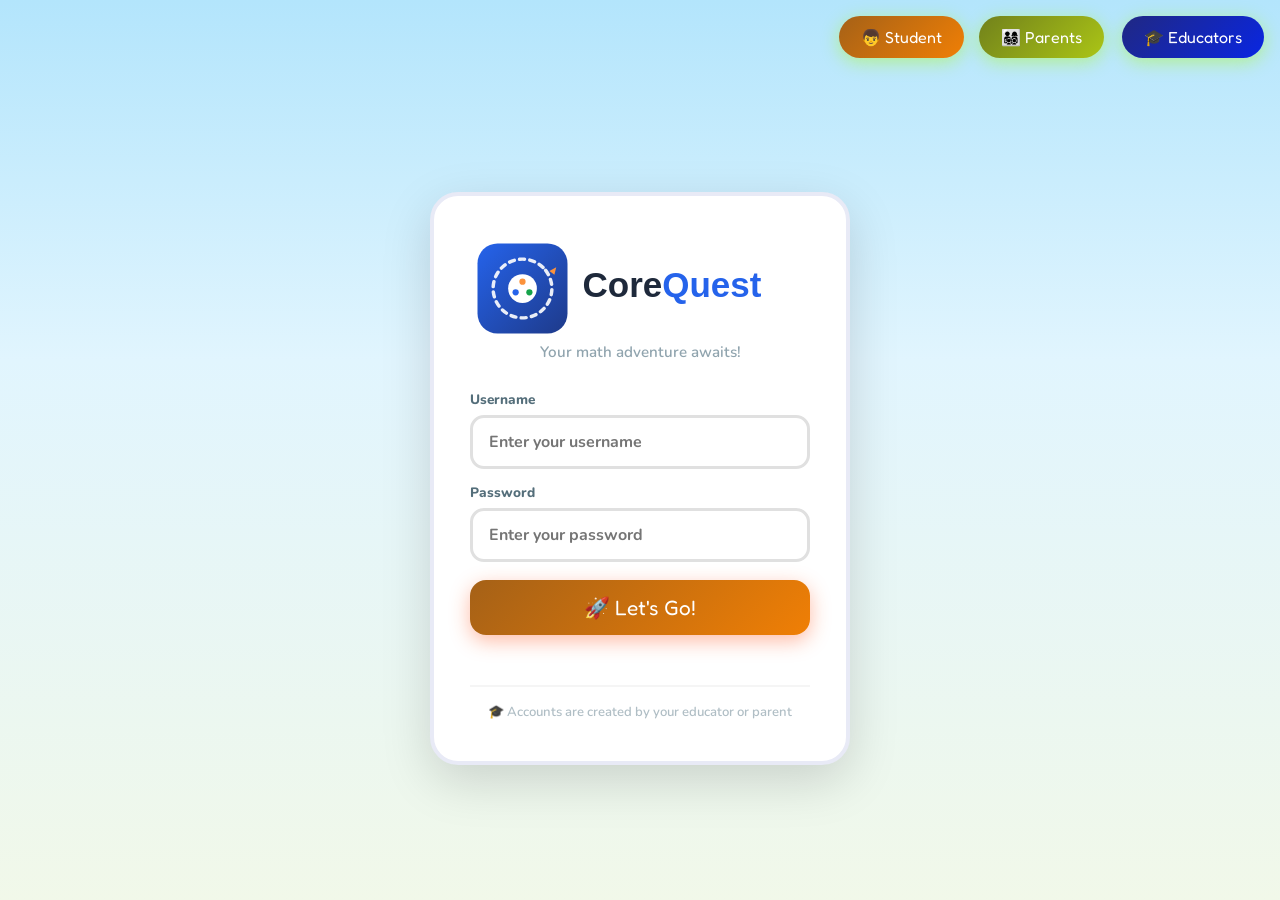
==== commit 353c6292: "Fixed bugs" ====
--- a/arcade.html
+++ b/arcade.html
@@ -245,16 +245,17 @@
         </svg>
         <div class="gauge-center">
           <div class="gauge-xp" id="gateXpValue">0</div>
-          <div class="gauge-label">XP available</div>
+          <div class="gauge-label">Stars available</div>
         </div>
       </div>
     </div>
 
     <div id="lockedMsg" class="locked-msg" style="display:none;">
-      You need at least 1000 XP to launch. Keep solving problems to refuel!
+      You need at least 2 stars to launch. Keep solving problems to refuel!
     </div>
 
-    <div class="rate-note">Rate: <b>1000 XP = 5 minutes</b> of flight time.<br>Your full balance converts to playtime and is spent when you launch.</div>
+    <div class="rate-note">Rate: <b>2 stars = 1 minute</b> of flight time.<br>Your full balance converts to playtime and is spent when you launch.</div>
+    <div class="rate-note" id="totalPlayedNote">Total time played: <b id="totalPlayedValue">0:00</b></div>
 
     <button class="primary" id="launchBtn">Choose a game (— min —s)</button>
   </div>
@@ -271,8 +272,12 @@
   <!-- GAME SCREEN -->
   <div id="gameScreen" style="width:100%; max-width:640px;">
     <div class="hud">
+      <span id="hudElapsed">0:00 played</span>
+      <div class="fuel-bar-wrap"><div class="fuel-bar" id="fuelBar"></div></div>
+      <span id="hudStarsLeft">0 ⭐ left</span>
+    </div>
+    <div class="hud" style="margin-top:-4px;">
       <span id="hudTime">05:00</span>
-      <div class="fuel-bar-wrap"><div class="fuel-bar" id="fuelBar"></div></div>
       <span id="hudScore">0 ✦</span>
     </div>
     <div id="canvasWrap">
@@ -304,7 +309,7 @@
    XP INTEGRATION LAYER — wired to MathQuest's real storage
    -------------------------------------------------------------------------
    Reads/writes the same "mq_progress_<username>" blob that math.html /
-   english.html / science.html already save to localStorage.
+   english.html  already save to localStorage.
 
    IMPORTANT: this uses a NEW field, `arcadeXP`, as the spendable wallet —
    NOT `playerXP`. That's deliberate: `playerXP` resets every level-up
@@ -339,7 +344,8 @@
     const raw = localStorage.getItem('mq_progress_' + currentUser.username);
     return raw ? JSON.parse(raw) : {
       totalStars: 0, playerXP: 0, playerLevel: 1, streak: 0, gamesPlayed: 0,
-      topicGames: {}, engTopicGames: {}, engGamesPlayed: 0, arcadeXP: 0
+      topicGames: {}, engTopicGames: {}, engGamesPlayed: 0, arcadeXP: 0,
+      arcadeSecondsPlayed: 0
     };
   }
 
@@ -349,20 +355,32 @@
 
   async function getStudentXP() {
     const data = loadProgress();
-    return data.arcadeXP || 0;
+    return data.totalStars || 0;
   }
 
   async function spendStudentXP(amount) {
     const data = loadProgress();
-    data.arcadeXP = Math.max(0, (data.arcadeXP || 0) - amount);
+    data.totalStars = Math.max(0, (data.totalStars || 0) - amount);
     saveProgress(data); // preserves every other field (stars, level, quests, etc.)
-    return data.arcadeXP;
+    return data.totalStars;
+  }
+
+  async function logArcadeSeconds(seconds) {
+    const data = loadProgress();
+    data.arcadeSecondsPlayed = (data.arcadeSecondsPlayed || 0) + seconds;
+    saveProgress(data);
+    return data.arcadeSecondsPlayed;
+  }
+
+  async function getArcadeSecondsPlayed() {
+    const data = loadProgress();
+    return data.arcadeSecondsPlayed || 0;
   }
 
 /* ========================= GATE CONFIG ========================= */
-  const XP_PER_BLOCK = 1000;        // XP threshold to unlock launch
-  const SECONDS_PER_BLOCK = 300;    // 5 minutes per 1000 XP
-  const SEC_PER_XP = SECONDS_PER_BLOCK / XP_PER_BLOCK; // 0.3 sec per XP point
+  const XP_PER_BLOCK = 2;
+  const SECONDS_PER_BLOCK = 60;     // 1 minute per 2 stars
+  const SEC_PER_XP = SECONDS_PER_BLOCK / XP_PER_BLOCK; // 30 sec per star
 
   const gateScreen = document.getElementById('gateScreen');
   const pickerScreen = document.getElementById('pickerScreen');
@@ -387,13 +405,15 @@
   async function refreshGate(){
     const xp = await getStudentXP();
     gateXpValue.textContent = xp;
-    const pct = Math.min(1, xp / (XP_PER_BLOCK * 5)); // gauge maxes visually at 5000xp
+    const totalPlayed = await getArcadeSecondsPlayed();
+    document.getElementById('totalPlayedValue').textContent = formatMinSec(totalPlayed);
+    const pct = Math.min(1, xp / 50); // gauge maxes visually at 50 stars
     gateGaugeFill.setAttribute('stroke-dashoffset', GAUGE_CIRC * (1 - pct));
 
     if (xp < XP_PER_BLOCK){
       lockedMsg.style.display = 'block';
       launchBtn.disabled = true;
-      launchBtn.textContent = 'Need 1000 XP to launch';
+      launchBtn.textContent = 'Need 2 stars to launch';
     } else {
       lockedMsg.style.display = 'none';
       launchBtn.disabled = false;
@@ -456,8 +476,6 @@
 
   confirmLaunchBtn.addEventListener('click', async () => {
     if (!selectedGame) return;
-    const xp = await getStudentXP();
-    await spendStudentXP(xp); // spend the FULL balance up front — this is the "consumed" cost of the session
     pickerScreen.style.display = 'none';
     startGame(queuedPlaySeconds, selectedGame);
   });
@@ -481,6 +499,9 @@
   let raf = null;
   let totalPlaySeconds = 0;
   let remainingMs = 0;
+  let elapsedMs = 0;
+  let sessionStartStars = 0;
+  let lastStarsDeducted = 0;
   let lastTs = 0;
   let score = 0;
   let keys = { left:false, right:false, up:false };
@@ -489,10 +510,13 @@
   let gameDraw = null;   // per-game draw() fn
   let gameReset = null;  // per-game reset() fn
 
-  function startGame(playSeconds, gameId){
+  async function startGame(playSeconds, gameId){
     currentGameId = gameId;
     totalPlaySeconds = playSeconds;
     remainingMs = playSeconds * 1000;
+    elapsedMs = 0;
+    lastStarsDeducted = 0;
+    sessionStartStars = await getStudentXP();
     score = 0;
     keys = { left:false, right:false, up:false };
 
@@ -518,12 +542,15 @@
     endScreen.style.display = 'block';
     document.getElementById('endTitle').textContent = reason === 'empty' ? 'FUEL EMPTY' : 'SESSION ENDED';
     document.getElementById('finalScore').textContent = score;
+    const secondsPlayed = Math.max(0, totalPlaySeconds - Math.max(0, remainingMs / 1000));
+    logArcadeSeconds(Math.round(secondsPlayed));
   }
 
   function loop(ts){
     const dt = ts - lastTs;
     lastTs = ts;
     remainingMs -= dt;
+    elapsedMs += dt;
 
     if (remainingMs <= 0){
       endGame('empty');
@@ -537,6 +564,19 @@
     hudTime.textContent = formatMinSec(remainingMs/1000);
     hudScore.textContent = score + ' ✦';
     fuelBar.style.width = Math.max(0, (remainingMs / (totalPlaySeconds*1000)) * 100) + '%';
+
+    const elapsedSec = elapsedMs / 1000;
+    document.getElementById('hudElapsed').textContent = formatMinSec(elapsedSec) + ' played';
+
+    const starsSpentSoFar = Math.floor(elapsedSec / SEC_PER_XP);
+    const starsLeft = Math.max(0, sessionStartStars - starsSpentSoFar);
+    document.getElementById('hudStarsLeft').textContent = starsLeft + ' ⭐ left';
+
+    if (starsSpentSoFar > lastStarsDeducted){
+      const toDeduct = starsSpentSoFar - lastStarsDeducted;
+      lastStarsDeducted = starsSpentSoFar;
+      spendStudentXP(toDeduct);
+    }
 
     raf = requestAnimationFrame(loop);
   }
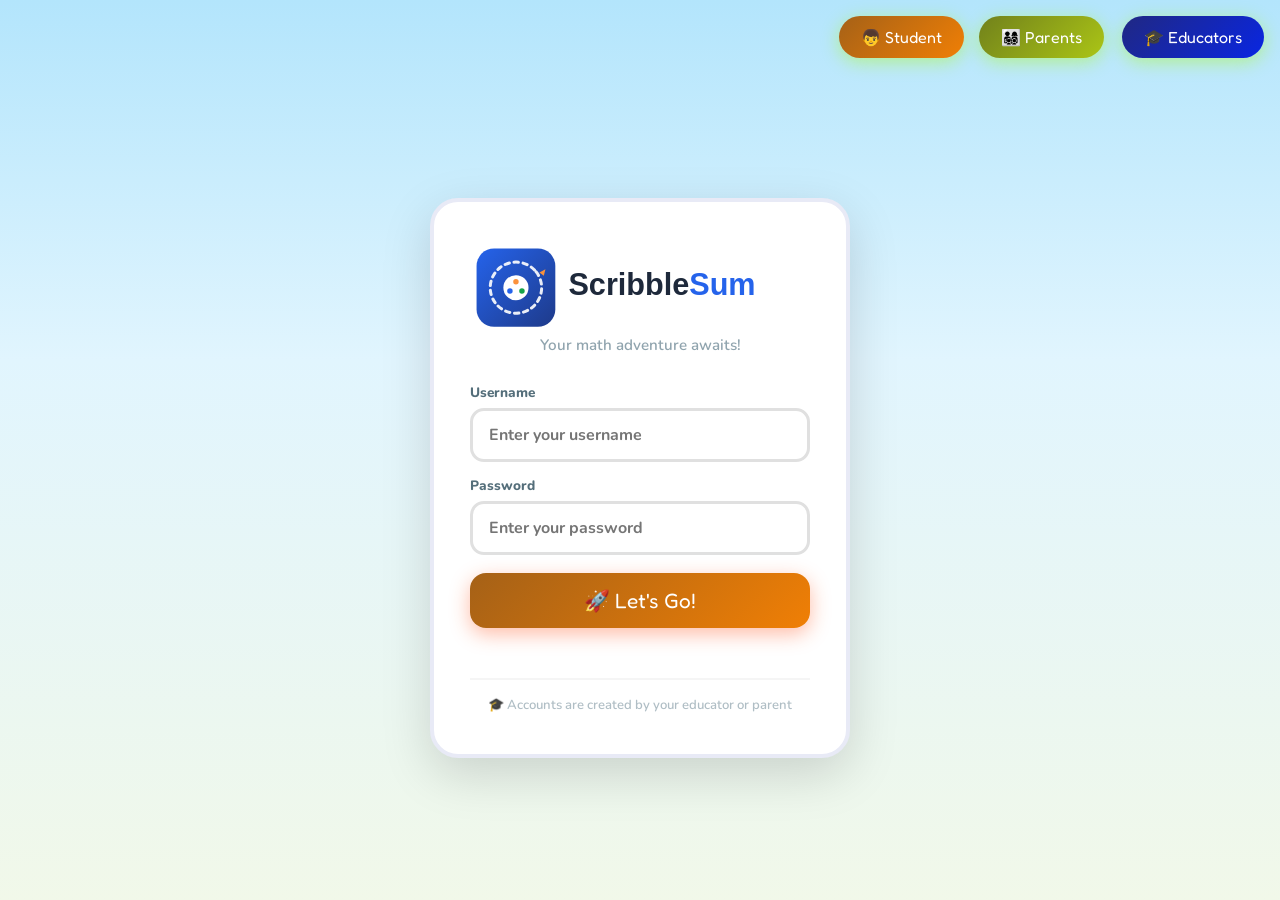
==== commit 322b709c: "feat: update branding from CoreQuest to ScribbleSum across multiple files" ====
--- a/arcade.html
+++ b/arcade.html
@@ -198,7 +198,7 @@
     border-radius:16px; overflow:hidden; border:1px solid rgba(139,92,246,0.35);
     box-shadow: 0 20px 60px rgba(0,0,0,0.5);
   }
-  canvas{ display:block; width:100%; background: radial-gradient(ellipse at 50% 0%, #16204a, #05070f 80%); touch-action:none; }
+  canvas{ display:block; width:100%; background:#05070f; touch-action:none; }
 
   .touch-controls{
     display:flex; justify-content:space-between; max-width:640px; margin:14px auto 0 auto; gap:12px;
@@ -206,7 +206,7 @@
   .touch-btn{
     flex:1; padding:16px; text-align:center; font-family:'Orbitron'; font-size:1.2rem;
     background: var(--bg-panel-2); border:1px solid rgba(255,255,255,0.1); border-radius:12px;
-    color:var(--text); user-select:none; -webkit-user-select:none;
+    color:var(--text); user-select:none; -webkit-user-select:none; touch-action:none;
   }
   .touch-btn:active{ background: var(--nebula); }
 
@@ -218,7 +218,9 @@
     margin: 10px 0;
   }
 
-  @media (min-width: 700px){
+  /* iPads can be wide but still use touch. Hide controls only for a real
+     mouse/trackpad, not based on viewport width. */
+  @media (hover:hover) and (pointer:fine){
     .touch-controls.hide-desktop{ display:none; }
   }
 </style>
@@ -232,9 +234,9 @@
 
   <!-- GATE SCREEN -->
   <div class="panel" id="gateScreen">
-    <a href="math.html" style="display:inline-block; color:var(--muted); font-size:0.8rem; text-decoration:none; margin-bottom:14px;">← Back to CoreQuest</a>
+    <a href="math.html" style="display:inline-block; color:var(--muted); font-size:0.8rem; text-decoration:none; margin-bottom:14px;">← Back to ScribbleSum</a>
     <h1 class="brand">STAR FUEL ARCADE</h1>
-    <div class="tagline">Trade XP for flight time. Pick a game, dodge, catch, and collect.</div>
+    <div class="tagline">Trade stars for flight time. Pick a game, dodge, catch, and collect.</div>
 
     <div class="gauge-wrap">
       <div class="gauge">
@@ -311,46 +313,31 @@
    Reads/writes the same "mq_progress_<username>" blob that math.html /
    english.html  already save to localStorage.
 
-   IMPORTANT: this uses a NEW field, `arcadeXP`, as the spendable wallet —
-   NOT `playerXP`. That's deliberate: `playerXP` resets every level-up
-   (it's progress toward the next level, capped under playerLevel*100), so
-   a Level 1 student could never reach 1000 even after weeks of practice.
-   `arcadeXP` accumulates every time addXP() runs and only goes down when
-   spent here, so it behaves like a real currency while leaving your
-   leveling bar completely untouched.
-
-   This means addXP() in math.html / english.html / science.html needs ONE
-   extra line so the wallet actually fills up:
-
-     function addXP(amount){
-       const old=playerLevel;
-       playerXP+=amount;
-       arcadeXP=(arcadeXP||0)+amount;   // <-- add this line
-       const needed=playerLevel*100;
-       ...
-     }
-
-   And add `arcadeXP` to the two spots that build/read the save blob:
-     save():  const data={totalStars,playerXP,playerLevel,streak,gamesPlayed,topicGames,engTopicGames,engGamesPlayed,arcadeXP};
-     load():  arcadeXP = d.arcadeXP || 0;
+   Arcade fuel is deliberately paid with earned stars. `playerXP` remains
+   level progress, while `arcadeXP` is retained only for legacy profiles.
    ========================================================================= */
 
-  const currentUser = JSON.parse(sessionStorage.getItem('mq_user'));
+  function parseJSON(value, fallback=null) { try { return value ? JSON.parse(value) : fallback; } catch { return fallback; } }
+  const currentUser = parseJSON(sessionStorage.getItem('mq_user'));
   if (!currentUser) {
     location.href = 'index.html'; // same guard math.html/english.html use
   }
 
+  const API_BASE = 'https://mathquest-api.energy-gaurav.workers.dev';
   function loadProgress() {
     const raw = localStorage.getItem('mq_progress_' + currentUser.username);
-    return raw ? JSON.parse(raw) : {
+    return raw ? parseJSON(raw) : {
       totalStars: 0, playerXP: 0, playerLevel: 1, streak: 0, gamesPlayed: 0,
       topicGames: {}, engTopicGames: {}, engGamesPlayed: 0, arcadeXP: 0,
       arcadeSecondsPlayed: 0
     };
   }
 
-  function saveProgress(data) {
+  function saveProgress(data, changedFields) {
     localStorage.setItem('mq_progress_' + currentUser.username, JSON.stringify(data));
+    fetch(`${API_BASE}/progress/${encodeURIComponent(currentUser.username)}`, {
+      method:'POST', headers:{'Content-Type':'application/json'}, body:JSON.stringify(changedFields)
+    }).catch(() => {});
   }
 
   async function getStudentXP() {
@@ -361,14 +348,14 @@
   async function spendStudentXP(amount) {
     const data = loadProgress();
     data.totalStars = Math.max(0, (data.totalStars || 0) - amount);
-    saveProgress(data); // preserves every other field (stars, level, quests, etc.)
+    saveProgress(data, {totalStars:data.totalStars});
     return data.totalStars;
   }
 
   async function logArcadeSeconds(seconds) {
     const data = loadProgress();
     data.arcadeSecondsPlayed = (data.arcadeSecondsPlayed || 0) + seconds;
-    saveProgress(data);
+    saveProgress(data, {arcadeSecondsPlayed:data.arcadeSecondsPlayed});
     return data.arcadeSecondsPlayed;
   }
 
@@ -517,6 +504,7 @@
     elapsedMs = 0;
     lastStarsDeducted = 0;
     sessionStartStars = await getStudentXP();
+    if (sessionStartStars < XP_PER_BLOCK) { gateScreen.style.display = 'block'; await refreshGate(); return; }
     score = 0;
     keys = { left:false, right:false, up:false };
 
@@ -530,7 +518,9 @@
     pickerScreen.style.display = 'none';
     endScreen.style.display = 'none';
     gameScreen.style.display = 'block';
-    touchControls.style.display = g.usesTouch === false ? 'none' : '';
+    touchControls.style.display = '';
+    btnLeft.textContent = gameId === 'runner' ? 'JUMP' : '◀';
+    btnRight.textContent = gameId === 'runner' ? 'JUMP' : '▶';
     fitCanvas(); // container was hidden (width 0) until now, so size it after it's visible
     lastTs = performance.now();
     raf = requestAnimationFrame(loop);
@@ -583,8 +573,28 @@
 
   function dist(x1,y1,x2,y2){ return Math.hypot(x1-x2, y1-y2); }
 
+  function drawSpaceBackground(accent='#8B5CF6', drift=1){
+    const w=canvas.width,h=canvas.height,t=elapsedMs/1000;
+    const sky=ctx.createLinearGradient(0,0,0,h);
+    sky.addColorStop(0,'#111b45');sky.addColorStop(.52,'#0b1030');sky.addColorStop(1,'#040611');
+    ctx.fillStyle=sky;ctx.fillRect(0,0,w,h);
+    const glow=ctx.createRadialGradient(w*.72,h*.15,5,w*.72,h*.15,w*.58);
+    glow.addColorStop(0,accent+'42');glow.addColorStop(1,'transparent');ctx.fillStyle=glow;ctx.fillRect(0,0,w,h);
+    for(let i=0;i<54;i++){const x=(i*97+43)%w,y=(i*53+t*(12+(i%5)*8)*drift)%(h+16)-8,r=i%9===0?1.8:.7;ctx.fillStyle=i%9===0?'#FDE68A':'rgba(255,255,255,.58)';ctx.fillRect(x,y,r,r);}
+  }
+  function drawHitFlash(amount){if(amount<=0)return;ctx.fillStyle=`rgba(251,113,133,${amount/18})`;ctx.fillRect(0,0,canvas.width,canvas.height);}
+  function drawShip(ship,colour='#EC4899'){
+    ctx.save();ctx.translate(ship.x,ship.y);const flame=ctx.createLinearGradient(0,ship.h/2,0,ship.h/2+18);flame.addColorStop(0,'#FDE68A');flame.addColorStop(1,'rgba(251,146,60,0)');ctx.fillStyle=flame;ctx.beginPath();ctx.moveTo(-7,ship.h/2-2);ctx.lineTo(0,ship.h/2+18);ctx.lineTo(7,ship.h/2-2);ctx.closePath();ctx.fill();
+    const body=ctx.createLinearGradient(-ship.w/2,0,ship.w/2,0);body.addColorStop(0,'#C4B5FD');body.addColorStop(.52,colour);body.addColorStop(1,'#7C3AED');ctx.fillStyle=body;ctx.shadowColor=colour;ctx.shadowBlur=18;ctx.beginPath();ctx.moveTo(0,-ship.h/2-7);ctx.lineTo(ship.w/2,ship.h/2);ctx.lineTo(0,ship.h/2-5);ctx.lineTo(-ship.w/2,ship.h/2);ctx.closePath();ctx.fill();ctx.shadowBlur=0;ctx.fillStyle='#BAE6FD';ctx.beginPath();ctx.ellipse(0,-1,6,7,0,0,Math.PI*2);ctx.fill();ctx.restore();
+  }
+  function drawAsteroid(a){
+    ctx.save();ctx.translate(a.x,a.y);ctx.rotate(a.y*.018);const rock=ctx.createRadialGradient(-a.r*.32,-a.r*.35,2,0,0,a.r);rock.addColorStop(0,'#C4B5FD');rock.addColorStop(.42,'#7C3AED');rock.addColorStop(1,'#312E81');ctx.fillStyle=rock;ctx.shadowColor='#8B5CF6';ctx.shadowBlur=9;ctx.beginPath();for(let i=0;i<9;i++){const angle=i*Math.PI*2/9,r=a.r*(.77+(i%3)*.1);ctx.lineTo(Math.cos(angle)*r,Math.sin(angle)*r);}ctx.closePath();ctx.fill();ctx.shadowBlur=0;ctx.fillStyle='rgba(49,46,129,.5)';ctx.beginPath();ctx.arc(-a.r*.25,a.r*.16,a.r*.18,0,Math.PI*2);ctx.fill();ctx.beginPath();ctx.arc(a.r*.25,-a.r*.16,a.r*.12,0,Math.PI*2);ctx.fill();ctx.restore();
+  }
+  function drawBomb(b){ctx.save();ctx.translate(b.x,b.y);ctx.fillStyle='#FB7185';ctx.shadowColor='#FB7185';ctx.shadowBlur=14;ctx.beginPath();ctx.arc(0,0,b.r,0,Math.PI*2);ctx.fill();ctx.shadowBlur=0;ctx.fillStyle='#FDE68A';ctx.beginPath();ctx.arc(-3,-3,3,0,Math.PI*2);ctx.fill();ctx.strokeStyle='#CBD5E1';ctx.lineWidth=2;ctx.beginPath();ctx.moveTo(4,-b.r+2);ctx.quadraticCurveTo(10,-b.r-7,15,-b.r-2);ctx.stroke();ctx.restore();}
+
   // controls
   window.addEventListener('keydown', e => {
+    if(gameScreen.style.display==='block' && ['ArrowLeft','ArrowRight','ArrowUp',' ','a','d','w'].includes(e.key))e.preventDefault();
     if (e.key === 'ArrowLeft' || e.key === 'a') keys.left = true;
     if (e.key === 'ArrowRight' || e.key === 'd') keys.right = true;
     if (e.key === 'ArrowUp' || e.key === 'w' || e.key === ' ') keys.up = true;
@@ -595,12 +605,14 @@
     if (e.key === 'ArrowUp' || e.key === 'w' || e.key === ' ') keys.up = false;
   });
   function bindTouch(el, dir){
-    const set = v => e => { e.preventDefault(); keys[dir] = v; };
-    el.addEventListener('touchstart', set(true));
-    el.addEventListener('touchend', set(false));
-    el.addEventListener('mousedown', set(true));
-    el.addEventListener('mouseup', set(false));
-    el.addEventListener('mouseleave', set(false));
+    const set = v => e => { e.preventDefault(); if(currentGameId==='runner')keys.up=v;else keys[dir]=v; };
+    el.addEventListener('pointerdown', set(true));
+    el.addEventListener('pointerup', set(false));
+    el.addEventListener('pointercancel', set(false));
+    el.addEventListener('pointerleave', set(false));
+    el.addEventListener('touchstart', set(true),{passive:false});
+    el.addEventListener('touchend', set(false),{passive:false});
+    el.addEventListener('touchcancel', set(false),{passive:false});
   }
   bindTouch(btnLeft, 'left');
   bindTouch(btnRight, 'right');
@@ -677,31 +689,9 @@
     },
     draw(){
       const st = dodgeState;
-      if (st.flash > 0){
-        ctx.fillStyle = `rgba(248,113,113,${st.flash/24})`;
-        ctx.fillRect(0,0,canvas.width, canvas.height);
-      }
-      ctx.fillStyle = '#FBBF24';
-      st.stardust.forEach(s => {
-        ctx.beginPath(); ctx.arc(s.x, s.y, s.r, 0, Math.PI*2);
-        ctx.shadowColor = '#FBBF24'; ctx.shadowBlur = 10; ctx.fill();
-      });
-      ctx.shadowBlur = 0;
-      ctx.fillStyle = '#5B4636'; ctx.strokeStyle = '#8B5CF6';
-      st.asteroids.forEach(a => {
-        ctx.beginPath(); ctx.arc(a.x, a.y, a.r, 0, Math.PI*2); ctx.fill();
-        ctx.lineWidth = 1.5; ctx.stroke();
-      });
-      ctx.save();
-      ctx.translate(st.ship.x, st.ship.y);
-      ctx.fillStyle = '#EC4899';
-      ctx.beginPath();
-      ctx.moveTo(0, -st.ship.h/2);
-      ctx.lineTo(st.ship.w/2, st.ship.h/2);
-      ctx.lineTo(-st.ship.w/2, st.ship.h/2);
-      ctx.closePath();
-      ctx.shadowColor = '#EC4899'; ctx.shadowBlur = 12; ctx.fill();
-      ctx.restore(); ctx.shadowBlur = 0;
+      drawSpaceBackground('#8B5CF6',1.1);
+      ctx.fillStyle='#FBBF24';st.stardust.forEach(s=>drawStar(s.x,s.y,s.r));
+      st.asteroids.forEach(drawAsteroid);drawShip(st.ship);drawHitFlash(st.flash);
     }
   };
 
@@ -762,26 +752,17 @@
     },
     draw(){
       const st = catchState;
-      if (st.flash > 0){
-        ctx.fillStyle = `rgba(248,113,113,${st.flash/24})`;
-        ctx.fillRect(0,0,canvas.width, canvas.height);
-      }
+      drawSpaceBackground('#0EA5E9',.8);
       ctx.fillStyle = '#FBBF24';
       st.stars.forEach(s => {
         drawStar(s.x, s.y, s.r);
       });
-      ctx.fillStyle = '#F87171';
-      st.bombs.forEach(b => {
-        ctx.beginPath(); ctx.arc(b.x, b.y, b.r, 0, Math.PI*2);
-        ctx.shadowColor = '#F87171'; ctx.shadowBlur = 10; ctx.fill();
-      });
-      ctx.shadowBlur = 0;
+      st.bombs.forEach(drawBomb);
       const basketY = canvas.height - 30;
-      ctx.fillStyle = '#8B5CF6';
+      const basket=ctx.createLinearGradient(0,basketY-12,0,basketY+12);basket.addColorStop(0,'#C4B5FD');basket.addColorStop(1,'#6D28D9');ctx.fillStyle=basket;
       ctx.beginPath();
       ctx.roundRect(st.basket.x - st.basket.w/2, basketY - st.basket.h/2, st.basket.w, st.basket.h, 8);
-      ctx.shadowColor = '#8B5CF6'; ctx.shadowBlur = 12; ctx.fill();
-      ctx.shadowBlur = 0;
+      ctx.shadowColor='#8B5CF6';ctx.shadowBlur=16;ctx.fill();ctx.shadowBlur=0;ctx.fillStyle='#FDE68A';ctx.fillRect(st.basket.x-20,basketY-2,40,3);drawHitFlash(st.flash);
     }
   };
   function drawStar(cx, cy, r){
@@ -846,28 +827,15 @@
     },
     draw(){
       const st = slalomState;
-      if (st.flash > 0){
-        ctx.fillStyle = `rgba(248,113,113,${st.flash/24})`;
-        ctx.fillRect(0,0,canvas.width, canvas.height);
-      }
-      ctx.fillStyle = '#5B4636';
+      drawSpaceBackground('#EC4899',1.35);
       st.gates.forEach(g => {
         const leftW = g.gapX - g.gapW/2;
         const rightX = g.gapX + g.gapW/2;
         const rightW = canvas.width - rightX;
-        ctx.fillRect(0, g.y-9, leftW, 18);
-        ctx.fillRect(rightX, g.y-9, rightW, 18);
+        const comet=ctx.createLinearGradient(0,g.y-9,0,g.y+9);comet.addColorStop(0,'#FDE68A');comet.addColorStop(.5,'#F97316');comet.addColorStop(1,'#BE123C');ctx.fillStyle=comet;ctx.shadowColor='#F97316';ctx.shadowBlur=12;
+        ctx.fillRect(0,g.y-9,leftW,18);ctx.fillRect(rightX,g.y-9,rightW,18);ctx.shadowBlur=0;
       });
-      ctx.save();
-      ctx.translate(st.ship.x, st.ship.y);
-      ctx.fillStyle = '#EC4899';
-      ctx.beginPath();
-      ctx.moveTo(0, -st.ship.h/2);
-      ctx.lineTo(st.ship.w/2, st.ship.h/2);
-      ctx.lineTo(-st.ship.w/2, st.ship.h/2);
-      ctx.closePath();
-      ctx.shadowColor = '#EC4899'; ctx.shadowBlur = 12; ctx.fill();
-      ctx.restore(); ctx.shadowBlur = 0;
+      drawShip(st.ship,'#F43F5E');drawHitFlash(st.flash);
     }
   };
 
@@ -938,11 +906,8 @@
     },
     draw(){
       const st = runnerState;
-      if (st.flash > 0){
-        ctx.fillStyle = `rgba(248,113,113,${st.flash/24})`;
-        ctx.fillRect(0,0,canvas.width, canvas.height);
-      }
-      ctx.strokeStyle = 'rgba(139,92,246,0.4)';
+      drawSpaceBackground('#22D3EE',1.7);
+      ctx.strokeStyle = 'rgba(34,211,238,0.7)';
       ctx.lineWidth = 2;
       ctx.beginPath();
       ctx.moveTo(0, st.groundY);
@@ -952,18 +917,12 @@
       ctx.fillStyle = '#FBBF24';
       st.orbs.forEach(o => { drawStar(o.x, o.y, o.r); });
 
-      ctx.fillStyle = '#5B4636'; ctx.strokeStyle = '#8B5CF6';
+      ctx.fillStyle = '#4C1D95'; ctx.strokeStyle = '#C4B5FD';
       st.obstacles.forEach(o => {
-        ctx.fillRect(o.x - o.w/2, o.y - o.h, o.w, o.h);
+        ctx.shadowColor='#8B5CF6';ctx.shadowBlur=10;ctx.fillRect(o.x - o.w/2, o.y - o.h, o.w, o.h);ctx.shadowBlur=0;
         ctx.strokeRect(o.x - o.w/2, o.y - o.h, o.w, o.h);
       });
-
-      ctx.fillStyle = '#EC4899';
-      ctx.shadowColor = '#EC4899'; ctx.shadowBlur = 12;
-      ctx.beginPath();
-      ctx.roundRect(st.player.x - st.player.w/2, st.player.y - st.player.h/2, st.player.w, st.player.h, 6);
-      ctx.fill();
-      ctx.shadowBlur = 0;
+      drawShip({x:st.player.x,y:st.player.y,w:st.player.w,h:st.player.h},'#06B6D4');drawHitFlash(st.flash);
     }
   };
 
@@ -974,14 +933,13 @@
     runner: RunnerGame
   };
 
-  // Nebula Runner uses tap/left-click or the ◀▶ left button as "jump" too, for touch devices
-  btnLeft.addEventListener('touchstart', () => { if (currentGameId === 'runner') keys.up = true; });
-  btnLeft.addEventListener('touchend', () => { if (currentGameId === 'runner') keys.up = false; });
+  // Nebula Runner accepts a tap anywhere on the playfield as a jump as well.
   canvas.addEventListener('touchstart', (e) => { if (currentGameId === 'runner'){ e.preventDefault(); keys.up = true; } });
   canvas.addEventListener('touchend', (e) => { if (currentGameId === 'runner'){ e.preventDefault(); keys.up = false; } });
+  canvas.addEventListener('click', () => { if (currentGameId === 'runner') { keys.up = true; setTimeout(() => keys.up = false, 80); } });
 
   refreshGate();
 </script>
 
 </body>
-</html>+</html>
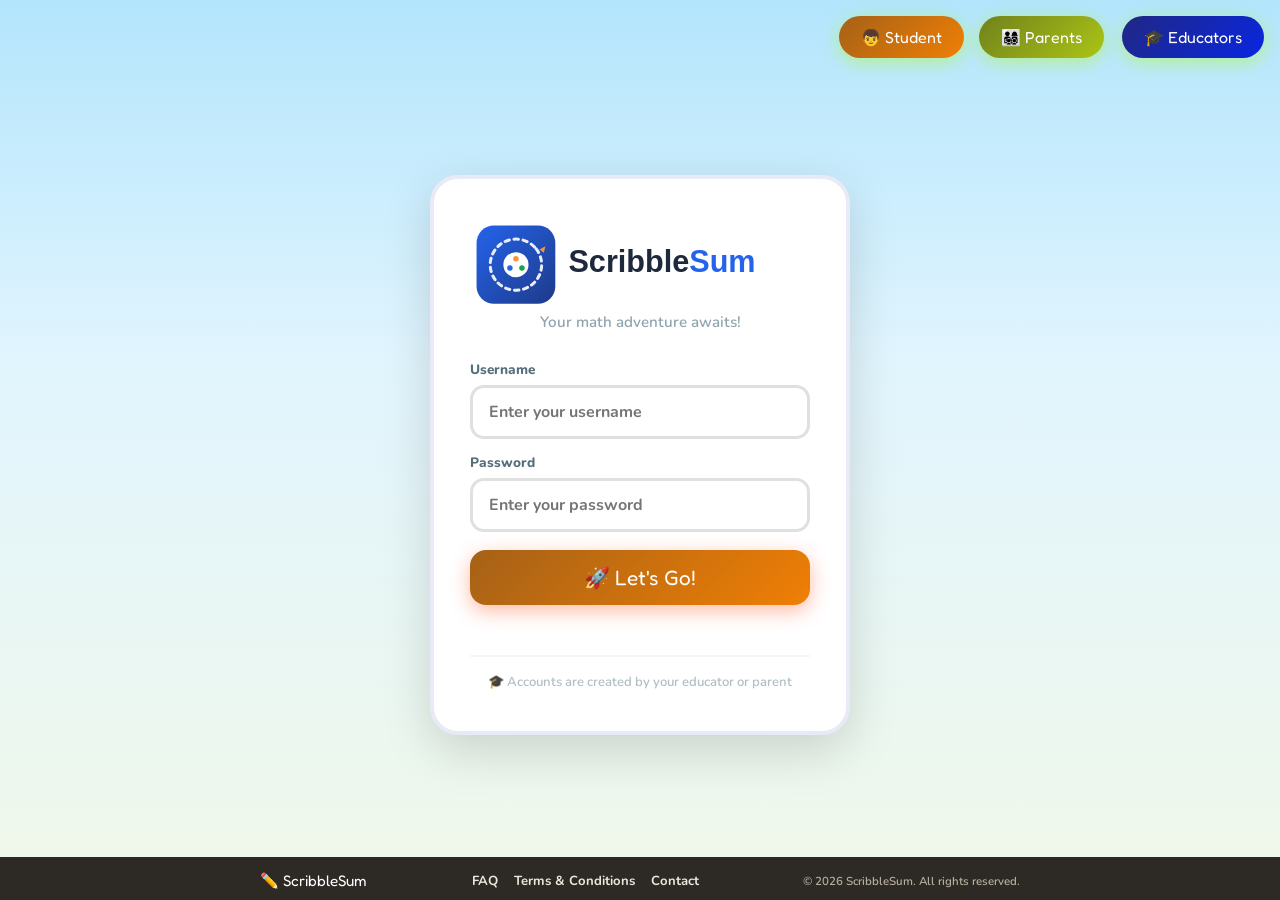
==== commit 95fc0cde: "feat: update HTML files to include Google Ads script in the head section" ====
--- a/arcade.html
+++ b/arcade.html
@@ -1,6 +1,7 @@
 <!DOCTYPE html>
 <html lang="en">
-<head>
+<head><script async src="https://pagead2.googlesyndication.com/pagead/js/adsbygoogle.js?client=ca-pub-4034397422245407"
+     crossorigin="anonymous"></script></head>
 <meta charset="UTF-8">
 <meta name="viewport" content="width=device-width, initial-scale=1.0">
 <title>Star Fuel Arcade</title>
